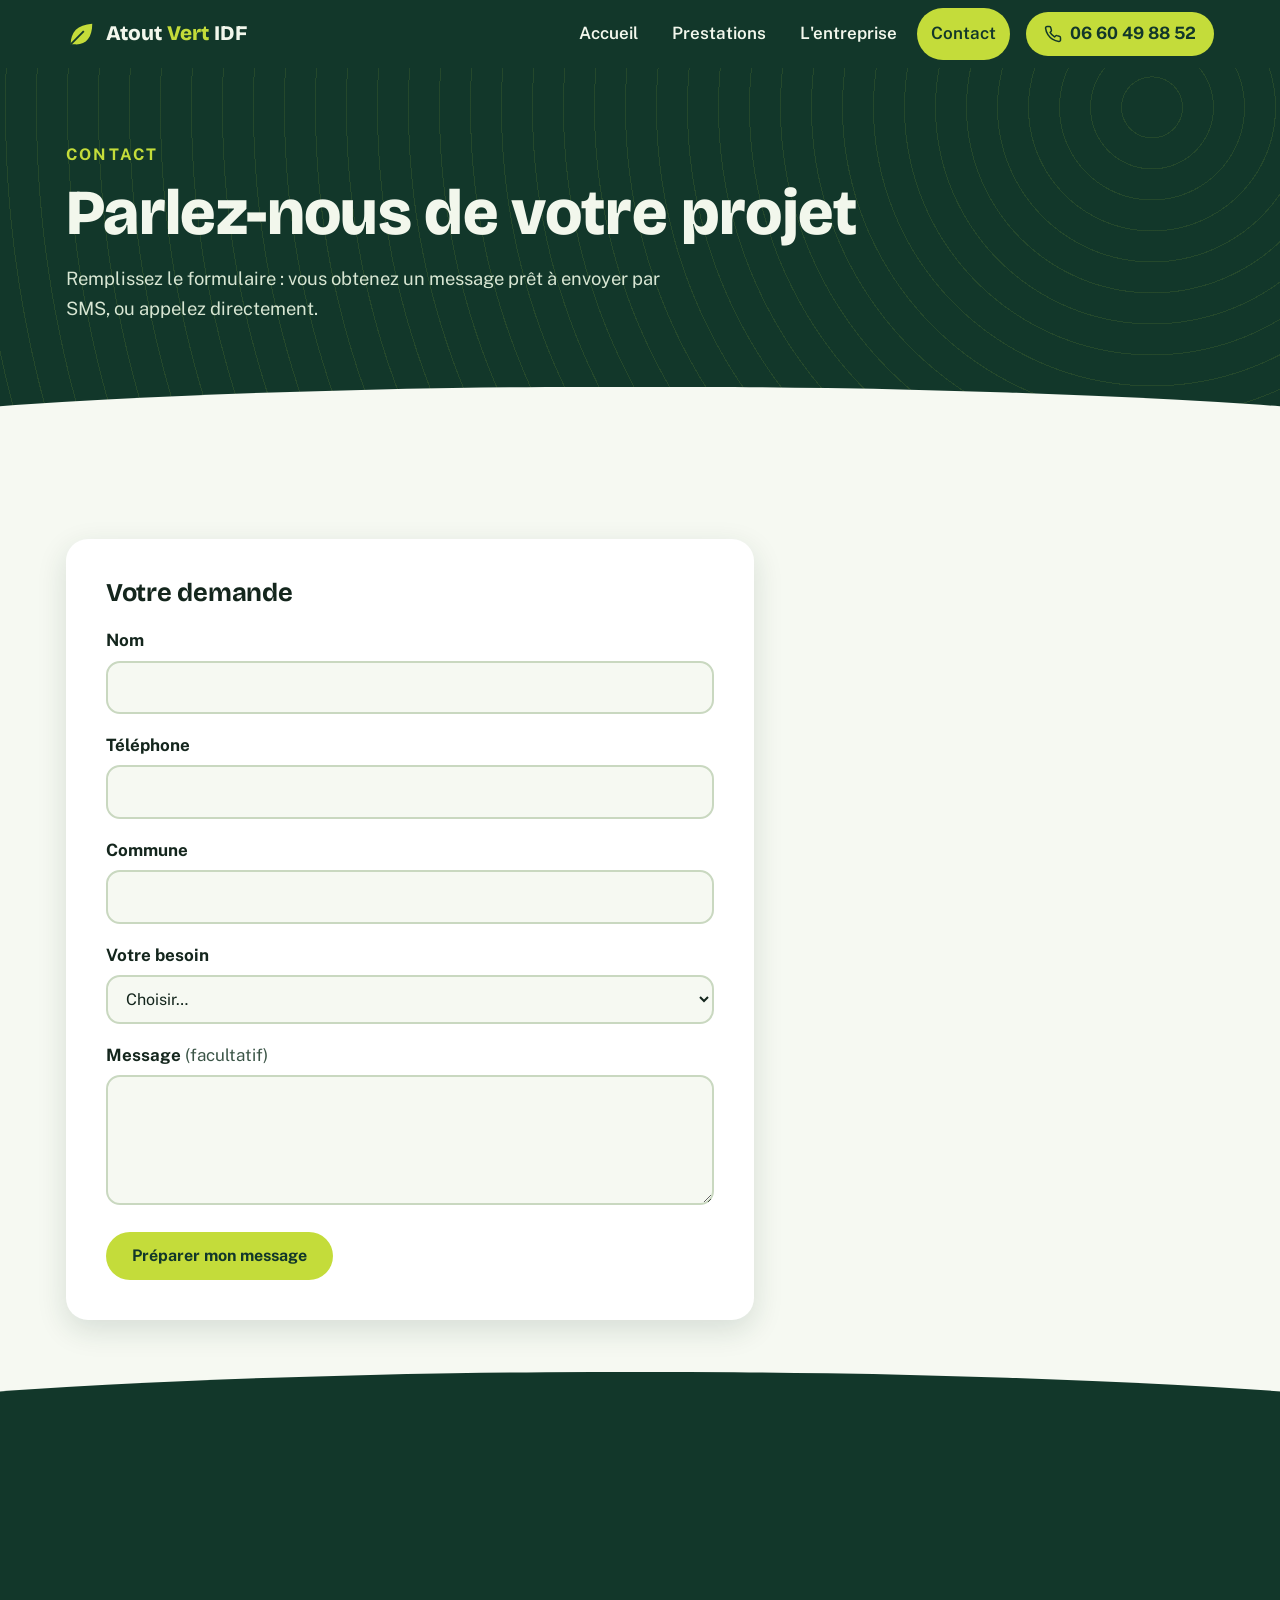
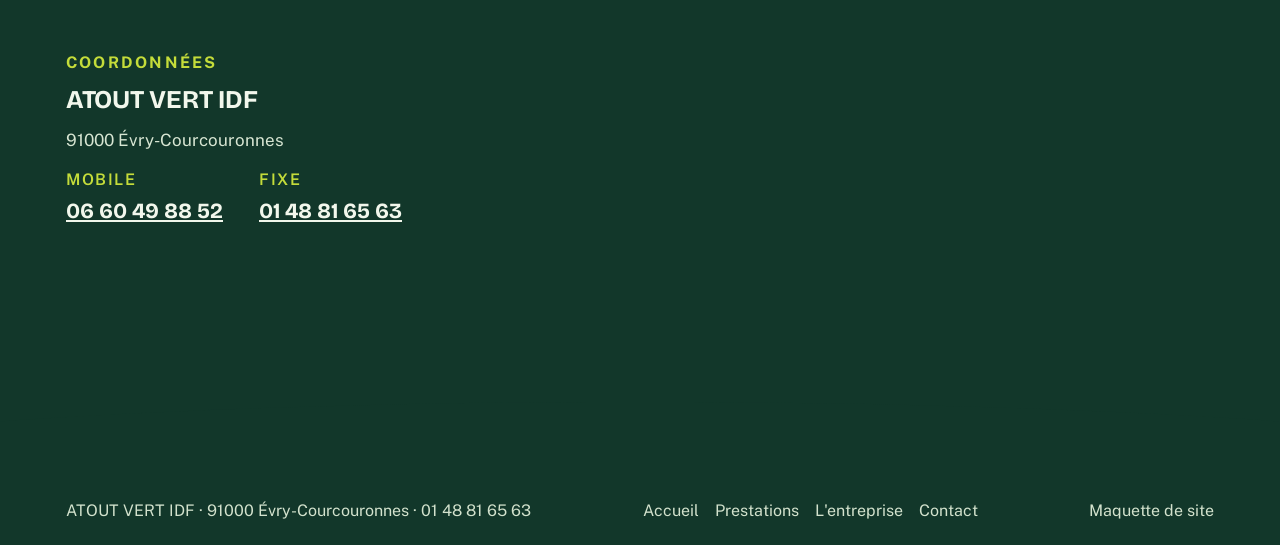
==== contact.html @ 6d88dc57 "Maquette : pages prestations, entreprise, contact Co-Authored-By: Claude Sonnet 5.5 <noreply@anthrop" ====
<!doctype html>
<html lang="fr">
<head>
<meta charset="utf-8">
<meta name="viewport" content="width=device-width,initial-scale=1,viewport-fit=cover">
<meta name="robots" content="noindex, nofollow">
<title>Contact – Atout Vert IDF</title>
<meta name="description" content="Contacter ATOUT VERT IDF à Évry-Courcouronnes : formulaire, téléphone mobile 06 60 49 88 52 et fixe 01 48 81 65 63.">
<link rel="icon" href="data:image/svg+xml,%3Csvg xmlns='http://www.w3.org/2000/svg' viewBox='0 0 32 32'%3E%3Crect width='32' height='32' rx='8' fill='%2312372a'/%3E%3Cpath d='M8 24C8 13 14 8 25 8c0 11-5 17-15 17' fill='%23c4dc3a'/%3E%3Cpath d='M8 24l11-11' stroke='%2312372a' stroke-width='2' fill='none'/%3E%3C/svg%3E">
<link rel="preconnect" href="https://fonts.googleapis.com">
<link rel="preconnect" href="https://fonts.gstatic.com" crossorigin>
<link rel="stylesheet" href="https://fonts.googleapis.com/css2?family=Bricolage+Grotesque:wght@600;700;800&family=Public+Sans:wght@400;600;700&display=swap">
<link rel="stylesheet" href="css/style.css">
</head>
<body>
<a class="skip" href="#contenu">Aller au contenu</a>
<header class="hd">
  <div class="wrap">
    <a class="logo" href="https://webaunet.github.io/atout-vert-idf/" aria-label="Atout Vert IDF, accueil">
      <svg viewBox="0 0 32 32" aria-hidden="true"><path d="M5 27C5 14 12 6 28 5c0 15-7 23-19 22" fill="#c4dc3a"/><path d="M5 27 19 13" stroke="#12372a" stroke-width="2" fill="none"/></svg>
      <span>Atout <b>Vert</b> IDF</span>
    </a>
    <nav class="nav" id="menu" aria-label="Navigation principale">
      <a class="l" href="index.html">Accueil</a>
      <a class="l" href="prestations.html">Prestations</a>
      <a class="l" href="entreprise.html">L'entreprise</a>
      <a class="l" href="contact.html" aria-current="page">Contact</a>
    </nav>
    <a class="call" href="tel:+33660498852"><svg viewBox="0 0 24 24" fill="none" stroke="currentColor" stroke-width="2" stroke-linecap="round" stroke-linejoin="round" aria-hidden="true"><path d="M22 16.9v3a2 2 0 0 1-2.2 2 19.8 19.8 0 0 1-8.6-3.1 19.5 19.5 0 0 1-6-6A19.8 19.8 0 0 1 2.1 4.2 2 2 0 0 1 4.1 2h3a2 2 0 0 1 2 1.7c.1 1 .4 1.9.7 2.8a2 2 0 0 1-.5 2.1L8.1 9.9a16 16 0 0 0 6 6l1.3-1.3a2 2 0 0 1 2.1-.4c.9.3 1.8.6 2.8.7a2 2 0 0 1 1.7 2z"/></svg><span class="t">06 60 49 88 52</span></a>
    <button class="burger" type="button" aria-expanded="false" aria-controls="menu" aria-label="Ouvrir le menu"><span></span></button>
  </div>
</header>

<main id="contenu">
<section class="ph" style="--next:var(--bg)">
  <div class="wrap">
    <p class="eyebrow">Contact</p>
    <h1>Parlez-nous de votre projet</h1>
    <p class="lead">Remplissez le formulaire : vous obtenez un message prêt à envoyer par SMS, ou appelez directement.</p>
  </div>
</section>

<section class="sec" style="background:var(--bg);--next:var(--forest);align-items:flex-start">
  <div class="wrap ct">
    <form class="form" id="cform" novalidate>
      <h2 style="font-size:1.6rem;margin-bottom:20px">Votre demande</h2>
      <div class="fld"><label for="nom">Nom</label><input id="nom" name="nom" type="text" autocomplete="name" required aria-describedby="e-nom"><p class="err" id="e-nom" role="alert"></p></div>
      <div class="fld"><label for="tel">Téléphone</label><input id="tel" name="tel" type="tel" inputmode="tel" autocomplete="tel" required aria-describedby="e-tel"><p class="err" id="e-tel" role="alert"></p></div>
      <div class="fld"><label for="commune">Commune</label><input id="commune" name="commune" type="text" autocomplete="address-level2" required aria-describedby="e-commune"><p class="err" id="e-commune" role="alert"></p></div>
      <div class="fld"><label for="besoin">Votre besoin</label><select id="besoin" name="besoin" required aria-describedby="e-besoin"><option value="">Choisir…</option><option>Création de jardin</option><option>Terrasse ou allée</option><option>Maçonnerie paysagère</option><option>Entretien des espaces verts</option><option>Autre demande</option></select><p class="err" id="e-besoin" role="alert"></p></div>
      <div class="fld"><label for="msg">Message <span class="opt">(facultatif)</span></label><textarea id="msg" name="msg" rows="4"></textarea></div>
      <button class="btn p" type="submit">Préparer mon message</button>
    </form>
    <div>
      <div class="recap" id="recap" hidden tabindex="-1">
        <p class="ok">Message prêt</p>
        <h2 style="font-size:1.4rem">Envoyez-le à ATOUT VERT IDF</h2>
        <pre id="recaptxt"></pre>
        <div class="actions"><a class="btn p" id="sms" href="sms:+33660498852">Envoyer par SMS</a><button class="btn o" type="button" id="copy">Copier</button><a class="btn o" href="tel:+33660498852">Appeler</a></div>
        <p id="copied" role="status" style="margin-top:10px;font-weight:600"></p>
      </div>
    </div>
  </div>
</section>

<section class="sec" style="min-height:70svh;background:var(--forest);color:var(--forest-ink);--next:var(--forest)"><div class="wrap">
      <div class="panel coord" id="coord" style="background:transparent;box-shadow:none;padding:0">
        <p class="eyebrow" style="color:var(--lime)">Coordonnées</p>
        <h2 style="font-size:1.6rem">ATOUT VERT IDF</h2>
        <p>91000 Évry-Courcouronnes</p>
        <div class="tels" style="margin-top:16px"><div><small>Mobile</small><a href="tel:+33660498852">06 60 49 88 52</a></div><div><small>Fixe</small><a href="tel:+33148816563">01 48 81 65 63</a></div></div>
      </div>
</div></section>
</main>

<footer class="ft">
  <div class="wrap">
    <span>ATOUT VERT IDF · 91000 Évry-Courcouronnes · <a href="tel:+33148816563">01 48 81 65 63</a></span>
    <nav aria-label="Pied de page"><a href="index.html">Accueil</a><a href="prestations.html">Prestations</a><a href="entreprise.html">L'entreprise</a><a href="contact.html">Contact</a></nav>
    <span>Maquette de site</span>
  </div>
</footer>
<script src="js/main.js"></script>
</body>
</html>
---- css/style.css ----
/* Concept : plan de jardin. Courbes de niveau en filigrane, feuille comme forme d'image, sections aux bords courbes. */
:root{
  --forest:#12372a; --forest-ink:#f2f7ec; --lime:#c4dc3a; --on-lime:#12372a;
  --bg:#f6f9f2; --bg2:#e4eddd; --ink:#14261d; --muted:#3b5547; --card:#ffffff; --line:#c9d8c0;
  --s1:#2f6b3f; --s2:#2b5f73; --s3:#8a5a2f; --s4:#5a4a8a; --on-s:#ffffff;
  --r:22px; --shadow:0 10px 30px rgba(18,55,42,.14);
  --f-display:"Bricolage Grotesque","Trebuchet MS",sans-serif; --f-body:"Public Sans","Segoe UI",Arial,sans-serif;
  --gut:max(16px,env(safe-area-inset-left,0px)); --gutr:max(16px,env(safe-area-inset-right,0px));
}
@media (prefers-color-scheme:dark){:root:not([data-theme="light"]){
  --bg:#0f1d17; --bg2:#15281f; --ink:#e9f2e3; --muted:#b5c9bb; --card:#1b3226; --line:#2c4a3a;
  --forest:#0b251c; --s1:#2f6b3f; --s2:#2b6a82; --s3:#9a6633; --s4:#6a58a0; --shadow:0 10px 30px rgba(0,0,0,.4); color-scheme:dark}}
:root[data-theme="dark"]{
  --bg:#0f1d17; --bg2:#15281f; --ink:#e9f2e3; --muted:#b5c9bb; --card:#1b3226; --line:#2c4a3a;
  --forest:#0b251c; --s1:#2f6b3f; --s2:#2b6a82; --s3:#9a6633; --s4:#6a58a0; --shadow:0 10px 30px rgba(0,0,0,.4); color-scheme:dark}

*{box-sizing:border-box}
html{scroll-behavior:smooth}
body{margin:0;background:var(--bg);color:var(--ink);font:400 1.0625rem/1.6 var(--f-body);padding-left:0;padding-right:0}
body::before{content:"";position:fixed;inset:0 0 auto;height:env(safe-area-inset-top,0px);background:var(--forest);z-index:60}
img{display:block;max-width:100%;height:auto}
h1,h2,h3{font-family:var(--f-display);line-height:1.1;margin:0;text-wrap:balance;letter-spacing:-.01em}
h1{font-size:clamp(2.2rem,5.4vw,4rem);font-weight:800}
h2{font-size:clamp(1.8rem,3.6vw,2.7rem);font-weight:700}
h3{font-size:1.25rem;font-weight:700}
p{margin:0}
a{color:inherit}
:focus-visible{outline:3px solid var(--lime);outline-offset:3px;border-radius:6px}
.wrap{width:100%;max-width:1180px;margin-inline:auto;padding-left:var(--gut);padding-right:var(--gutr)}
.eyebrow{font:700 1rem/1.2 var(--f-body);text-transform:uppercase;letter-spacing:.14em;color:var(--muted);margin-bottom:14px}
.skip{position:absolute;left:-999px}.skip:focus{left:16px;top:70px;background:var(--lime);color:var(--on-lime);padding:10px 14px;z-index:99;border-radius:8px}

/* Header */
.hd{position:sticky;top:env(safe-area-inset-top,0px);z-index:50;background:var(--forest);color:var(--forest-ink)}
.hd .wrap{display:flex;align-items:center;gap:16px;min-height:68px}
.logo{display:flex;align-items:center;gap:10px;min-height:44px;text-decoration:none;font:800 1.3rem/1 var(--f-display);white-space:nowrap}
.logo svg{width:30px;height:30px;flex:none}
.logo b{color:var(--lime);font-weight:800}
.nav{margin-left:auto;display:flex;align-items:center;gap:6px}
.nav a.l{text-decoration:none;padding:12px 14px;border-radius:999px;font-weight:600;min-height:44px;display:inline-flex;align-items:center}
.nav a.l:hover{background:rgba(255,255,255,.12)}
.nav a.l[aria-current="page"]{background:var(--lime);color:var(--on-lime)}
.call{display:inline-flex;align-items:center;gap:8px;min-height:44px;padding:0 18px;border-radius:999px;background:var(--lime);color:var(--on-lime);font-weight:700;text-decoration:none;white-space:nowrap}
.call:hover{filter:brightness(1.07)}
.call svg{width:18px;height:18px}
.burger{display:none;margin-left:auto;width:44px;height:44px;border:0;border-radius:12px;background:rgba(255,255,255,.12);color:inherit;cursor:pointer;padding:0}
.burger span,.burger span::before,.burger span::after{display:block;width:22px;height:2px;background:currentColor;margin:auto;position:relative;transition:.2s}
.burger span::before,.burger span::after{content:"";position:absolute;left:0}
.burger span::before{top:-7px}.burger span::after{top:7px}
.burger[aria-expanded="true"] span{background:transparent}
.burger[aria-expanded="true"] span::before{top:0;transform:rotate(45deg)}
.burger[aria-expanded="true"] span::after{top:0;transform:rotate(-45deg)}
@media (max-width:980px){
  .burger{display:block}
  .hd .call{margin-left:auto}.burger{margin-left:0}
  .nav{position:absolute;left:0;right:0;top:100%;background:var(--forest);flex-direction:column;align-items:stretch;padding:8px var(--gutr) 18px var(--gut);margin:0;display:none;border-top:1px solid rgba(255,255,255,.14)}
  .nav.open{display:flex}
  .nav a.l{padding:14px 12px;border-radius:12px}
}
@media (max-width:420px){.logo{font-size:1.1rem}.logo svg{width:26px;height:26px}.call{padding:0 12px}.call .t{display:none}.call{width:44px;justify-content:center;padding:0}}

/* Sections */
.sec{position:relative;display:flex;align-items:center;min-height:100svh;padding-block:clamp(28px,6vw,96px) clamp(64px,10vw,140px)}
.sec>.wrap{position:relative;z-index:1}
.sec::after{content:"";position:absolute;left:0;right:0;bottom:-1px;height:clamp(36px,6vw,80px);background:var(--next);clip-path:ellipse(75% 100% at 50% 100%)}
.hero{--next:var(--bg2);background:var(--forest);color:var(--forest-ink);
  background-image:repeating-radial-gradient(circle at 88% 18%,transparent 0 30px,rgba(196,220,58,.10) 30px 31px),repeating-radial-gradient(circle at 6% 92%,transparent 0 26px,rgba(196,220,58,.07) 26px 27px)}
.hero .grid{display:grid;grid-template-columns:1.05fr .95fr;gap:clamp(24px,5vw,64px);align-items:center}
.hero p.lead{font-size:1.2rem;margin:20px 0 28px;max-width:34em;color:#d8e6d3}
.hero .eyebrow{color:var(--lime)}
.actions{display:flex;flex-wrap:wrap;gap:12px}
.btn{display:inline-flex;align-items:center;justify-content:center;gap:8px;min-height:48px;padding:0 24px;border-radius:999px;font-weight:700;text-decoration:none;border:2px solid transparent;font-size:1rem;cursor:pointer;font-family:inherit}
.btn.p{background:var(--lime);color:var(--on-lime)}.btn.p:hover{filter:brightness(1.07)}
.btn.o{border-color:currentColor;color:inherit;background:transparent}.btn.o:hover{background:rgba(255,255,255,.12)}
.facts{display:flex;flex-wrap:wrap;gap:10px;margin-top:30px;padding:0;list-style:none}
.facts li{padding:8px 14px;border:1px solid rgba(196,220,58,.5);border-radius:999px;font-size:1rem;font-weight:600}
.leaf{border-radius:42% 0 42% 0;overflow:hidden;box-shadow:0 20px 50px rgba(0,0,0,.35);aspect-ratio:5/4;border:6px solid var(--lime)}
.leaf img{width:100%;height:100%;object-fit:cover;object-position:38% 50%}
@media (max-width:820px){.hero .grid{grid-template-columns:1fr}.leaf{order:-1;aspect-ratio:16/9;max-height:26svh;width:100%}.hero p.lead{margin:14px 0 20px}.facts{margin-top:20px}}

.svc{--next:var(--bg);background:var(--bg2)}
.head{max-width:40em;margin-bottom:clamp(24px,4vw,44px)}
.head p{color:var(--muted);margin-top:12px}
.cards{display:grid;grid-template-columns:repeat(4,1fr);gap:clamp(12px,2vw,22px)}
.card{background:var(--card);border-radius:var(--r);overflow:hidden;box-shadow:var(--shadow);display:flex;flex-direction:column;min-width:0}
.card img{width:100%;aspect-ratio:4/3;object-fit:cover}
.card div{padding:16px 18px 20px}
.card h3{margin-bottom:8px}.card p{color:var(--muted);font-size:1rem;line-height:1.5}
@media (max-width:760px){.cards{grid-template-columns:repeat(2,1fr)}}
@media (max-width:520px){.card img{aspect-ratio:3/2}.card div{padding:12px 12px 14px}.card h3{font-size:1.05rem}.card p{font-size:1rem}}

.about{--next:var(--s1);background:var(--bg)}
.about .grid{display:grid;grid-template-columns:1fr 1fr;gap:0;align-items:center}
.about .pic{border-radius:var(--r) 0 0 var(--r);overflow:hidden;aspect-ratio:4/4.2;box-shadow:var(--shadow)}
.about .pic img{width:100%;height:100%;object-fit:cover;object-position:60% 50%}
.about .box{background:var(--card);border-radius:0 var(--r) var(--r) 0;padding:clamp(24px,4vw,48px);box-shadow:var(--shadow);border-left:6px solid var(--lime)}
.about .box p{color:var(--muted);margin-top:14px}
.about dl{display:grid;grid-template-columns:auto 1fr;gap:8px 18px;margin:22px 0 0}
.about dt{font-weight:700}.about dd{margin:0;color:var(--muted)}
@media (max-width:820px){.about .grid{grid-template-columns:1fr}.about .pic{border-radius:var(--r) var(--r) 0 0;aspect-ratio:16/9}.about .box{border-radius:0 0 var(--r) var(--r);border-left:0;border-top:6px solid var(--lime)}}

.steps{--next:var(--forest);background:var(--s1);color:var(--on-s);background-image:repeating-radial-gradient(circle at 92% 8%,transparent 0 30px,rgba(255,255,255,.07) 30px 31px)}
.steps .eyebrow{color:#dcefd2}.steps .head p{color:#e4f0de}
.st{display:grid;grid-template-columns:repeat(4,1fr);gap:clamp(12px,2vw,20px);list-style:none;padding:0;margin:0;counter-reset:n}
.st li{border-radius:var(--r);padding:22px 20px 24px;color:var(--on-s);box-shadow:0 10px 24px rgba(0,0,0,.22);min-width:0}
.st li:nth-child(1){background:#1f4f2c}.st li:nth-child(2){background:var(--s2)}.st li:nth-child(3){background:var(--s3)}.st li:nth-child(4){background:var(--s4)}
.st svg{width:44px;height:44px;margin-bottom:14px;stroke:#fff;fill:none;stroke-width:1.8;stroke-linecap:round;stroke-linejoin:round}
.st h3{margin-bottom:8px}.st p{font-size:1rem;line-height:1.5}
.st .n{font:800 1rem var(--f-display);letter-spacing:.1em;opacity:.85;display:block;margin-bottom:10px}
@media (max-width:760px){.st{grid-template-columns:repeat(2,1fr)}}
@media (max-width:520px){.st li{padding:16px 14px}.st svg{width:34px;height:34px;margin-bottom:8px}}

.cta{--next:var(--forest);background:var(--forest);color:var(--forest-ink);min-height:70svh;
  background-image:repeating-radial-gradient(circle at 12% 30%,transparent 0 30px,rgba(196,220,58,.09) 30px 31px)}
.cta::after{display:none}
.cta{padding-block:clamp(56px,8vw,96px)}
.cta .box{max-width:46em}
.cta p.lead{margin:16px 0 26px;color:#d8e6d3;font-size:1.15rem}
.tels a{display:inline-flex;align-items:center;min-height:44px;padding-right:6px}
.tels{display:flex;flex-wrap:wrap;gap:14px 30px;margin:0 0 26px;font:700 1.35rem/1.3 var(--f-display)}
.tels small{display:block;font:600 1rem var(--f-body);color:var(--lime);text-transform:uppercase;letter-spacing:.1em}

/* Footer */
.ft{background:var(--forest);color:#d3e2cd;border-top:1px solid rgba(196,220,58,.25);padding-block:10px 12px}
.ft .wrap{display:flex;flex-wrap:wrap;gap:0 28px;align-items:center;justify-content:space-between;font-size:1rem}
.ft nav{display:flex;flex-wrap:wrap;gap:4px 16px}
.ft a{text-decoration:none;display:inline-flex;align-items:center;min-height:44px}.ft a:hover{color:var(--lime)}
@media (prefers-reduced-motion:reduce){*{transition:none!important;scroll-behavior:auto!important}}

/* Pages intérieures */
.ph{position:relative;background:var(--forest);color:var(--forest-ink);padding-block:clamp(36px,6vw,80px) clamp(64px,9vw,120px);background-image:repeating-radial-gradient(circle at 90% 10%,transparent 0 30px,rgba(196,220,58,.10) 30px 31px)}
.ph::after{content:"";position:absolute;left:0;right:0;bottom:-1px;height:clamp(36px,6vw,80px);background:var(--next);clip-path:ellipse(75% 100% at 50% 100%)}
.ph .grid{display:grid;grid-template-columns:1fr 1fr;gap:clamp(24px,5vw,60px);align-items:center}
.ph .eyebrow{color:var(--lime)}.ph p.lead{margin:16px 0 24px;color:#d8e6d3;font-size:1.15rem;max-width:34em}
.mos{display:grid;grid-template-columns:1.2fr 1fr;grid-template-rows:1fr 1fr;gap:12px;aspect-ratio:4/3.2}
.mos img{width:100%;height:100%;object-fit:cover;border-radius:var(--r);border:4px solid var(--lime)}
.mos img:first-child{grid-row:1/3;border-radius:42% 0 42% 0}
.fan{display:flex;justify-content:center}
@media (max-width:820px){.ph .grid{grid-template-columns:1fr}.mos{aspect-ratio:16/9;max-height:30svh}}
.pnext-bg{--next:var(--bg)}
.pair{display:grid;grid-template-columns:1fr 1fr;gap:clamp(20px,4vw,56px);align-items:center}
.pair.rev .imgs{order:2}
.imgs{display:grid;gap:12px}.imgs.two{grid-template-columns:1fr 1fr}
.imgs img{width:100%;aspect-ratio:4/3;object-fit:cover;border-radius:var(--r);box-shadow:var(--shadow)}
.imgs.two img:nth-child(2){margin-top:28px}
.txt p{color:var(--muted);margin-top:14px;max-width:34em}
.txt ul{margin:18px 0 0;padding:0;list-style:none;display:grid;gap:10px}
.txt li{padding-left:30px;position:relative}
.txt li::before{content:"";position:absolute;left:0;top:.45em;width:16px;height:16px;background:var(--lime);border-radius:0 70% 0 70%}
@media (max-width:820px){.pair{grid-template-columns:1fr}.pair.rev .imgs{order:0}}
.bandA{--next:var(--s3);background:var(--bg)}
.bandB{--next:var(--bg);background:var(--s3);color:#fff}
.bandB .eyebrow{color:#f3dfc6}.bandB .txt p{color:#f6e9d9}
.duo{display:grid;grid-template-columns:1fr 1fr;gap:clamp(14px,3vw,32px)}
.duo article{background:rgba(255,255,255,.12);border-radius:var(--r);overflow:hidden;min-width:0}
.duo img{width:100%;aspect-ratio:16/10;object-fit:cover}
.duo div{padding:18px 20px 22px}.duo p{margin-top:8px;color:#fbefe0}
@media (max-width:620px){.duo{grid-template-columns:1fr 1fr;gap:10px}.duo div{padding:12px 12px 16px}.duo article:first-child{}}
.strip{background:var(--forest);color:var(--forest-ink);padding-block:clamp(36px,5vw,56px)}
.strip .wrap{display:flex;flex-wrap:wrap;gap:20px 36px;align-items:center;justify-content:space-between}
.strip h2{font-size:clamp(1.5rem,3vw,2.1rem)}
.strip p{color:#d3e2cd;margin-top:6px}
.kp{display:grid;grid-template-columns:repeat(4,1fr);gap:clamp(12px,2vw,20px);list-style:none;margin:0;padding:0}
.kp li{background:var(--card);border-radius:var(--r);padding:22px 20px;box-shadow:var(--shadow);border-top:6px solid var(--lime);min-width:0}
.kp b{display:block;font:800 clamp(1.5rem,2.6vw,2rem)/1.1 var(--f-display);margin-bottom:8px}
.kp span{color:var(--muted);font-size:1rem}
@media (max-width:820px){.kp{grid-template-columns:repeat(2,1fr)}}
.panel{background:var(--forest);color:var(--forest-ink);border-radius:var(--r);padding:clamp(24px,4vw,44px);box-shadow:var(--shadow)}
.panel p{color:#d8e6d3;margin-top:12px}
.zone{--next:var(--forest);background:var(--bg2)}

/* Contact */
.ct{display:grid;grid-template-columns:1.25fr .75fr;gap:clamp(20px,4vw,48px);align-items:start}
@media (max-width:900px){.ct{grid-template-columns:1fr}}
.form{background:var(--card);border-radius:var(--r);padding:clamp(20px,4vw,40px);box-shadow:var(--shadow)}
.fld{margin-bottom:18px}
.fld label{display:block;font-weight:700;margin-bottom:6px}
.fld .opt{font-weight:400;color:var(--muted)}
.fld input,.fld select,.fld textarea{width:100%;min-height:48px;padding:12px 14px;font:inherit;font-size:1rem;color:var(--ink);background:var(--bg);border:2px solid var(--line);border-radius:14px}
.fld textarea{min-height:120px;resize:vertical}
.fld input:focus,.fld select:focus,.fld textarea:focus{outline:3px solid var(--lime);outline-offset:1px;border-color:var(--forest)}
.fld[data-bad] input,.fld[data-bad] select{border-color:#c0392b}
.err{color:#b3261e;font-weight:600;margin-top:6px;min-height:0}
:root[data-theme="dark"] .err{color:#ff9d93}
@media (prefers-color-scheme:dark){:root:not([data-theme="light"]) .err{color:#ff9d93}}
.form .btn{width:100%}
@media (min-width:640px){.form .btn{width:auto}}
.recap{background:var(--card);border-radius:var(--r);padding:clamp(20px,4vw,36px);box-shadow:var(--shadow);border-left:6px solid var(--lime)}
.recap pre{white-space:pre-wrap;word-break:break-word;font:inherit;background:var(--bg2);border-radius:14px;padding:16px;margin:14px 0 18px;color:var(--ink)}
.recap .actions .btn{flex:1 1 150px}
.recap .btn.o{color:var(--ink);border-color:var(--forest)}
.recap .btn.o:hover{background:var(--bg2)}
.coord .tels{margin-bottom:0}
.ok{font-weight:700;color:var(--s1);margin:0 0 4px}
:root[data-theme="dark"] .ok{color:var(--lime)}
@media (prefers-color-scheme:dark){:root:not([data-theme="light"]) .ok{color:var(--lime)}}
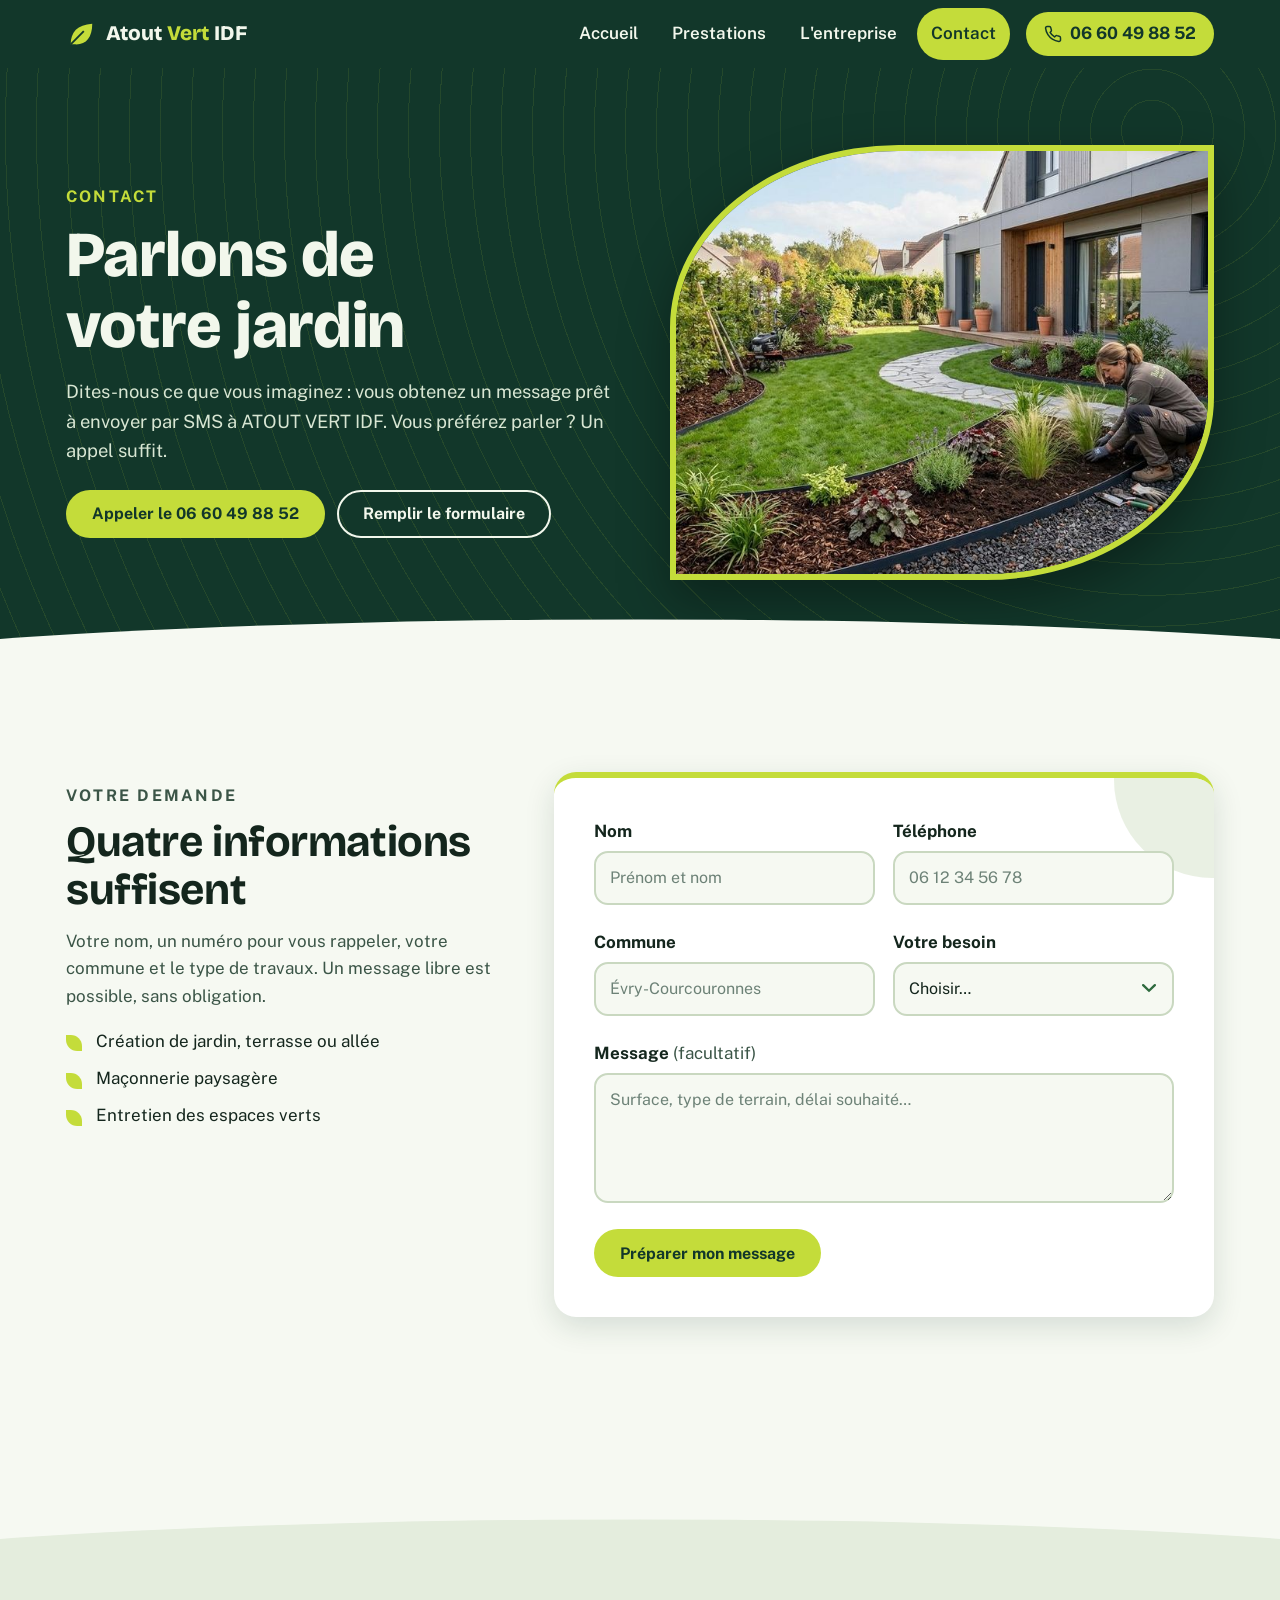
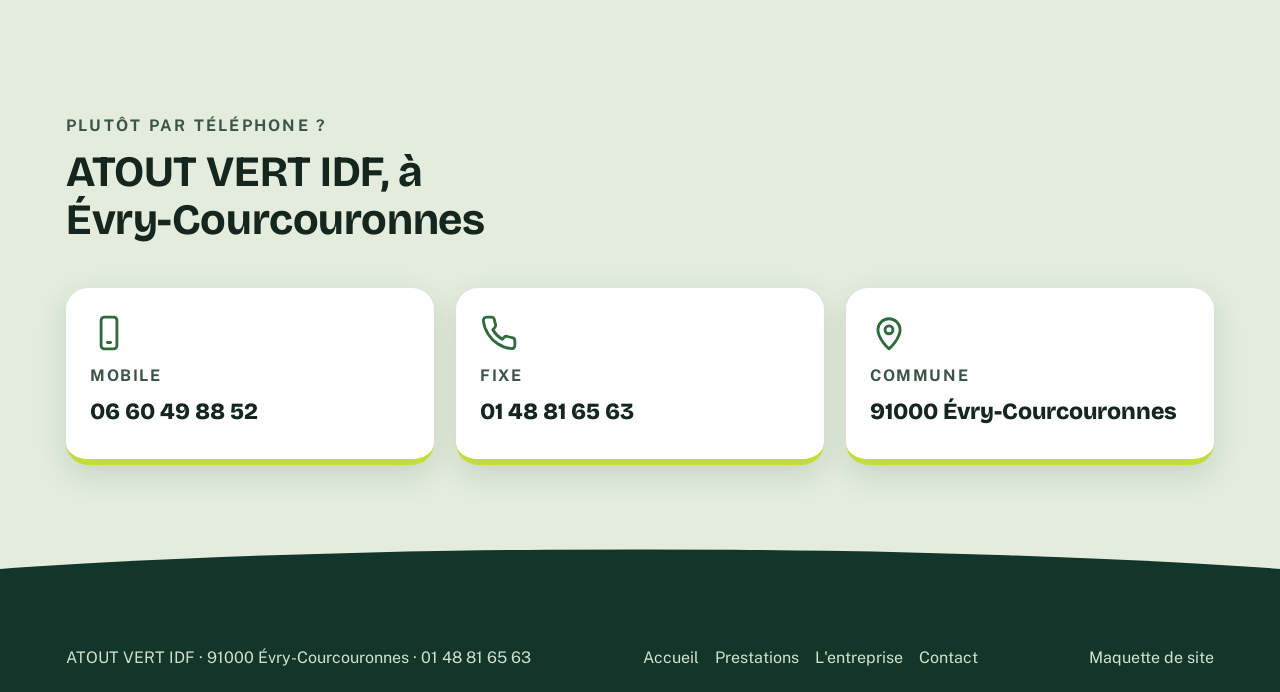
==== commit 74b1bdcf: "Contact : refonte visuelle Co-Authored-By: Claude Sonnet 5.5 <noreply@anthropic.com>" ====
--- a/contact.html
+++ b/contact.html
@@ -33,25 +33,38 @@
 
 <main id="contenu">
 <section class="ph" style="--next:var(--bg)">
-  <div class="wrap">
-    <p class="eyebrow">Contact</p>
-    <h1>Parlez-nous de votre projet</h1>
-    <p class="lead">Remplissez le formulaire : vous obtenez un message prêt à envoyer par SMS, ou appelez directement.</p>
+  <div class="wrap grid">
+    <div>
+      <p class="eyebrow">Contact</p>
+      <h1>Parlons de votre jardin</h1>
+      <p class="lead">Dites-nous ce que vous imaginez : vous obtenez un message prêt à envoyer par SMS à ATOUT VERT IDF. Vous préférez parler ? Un appel suffit.</p>
+      <div class="actions"><a class="btn p" href="tel:+33660498852">Appeler le 06 60 49 88 52</a><a class="btn o" href="#formulaire">Remplir le formulaire</a></div>
+    </div>
+    <div class="leaf"><img src="images/creation.jpg" width="1000" height="545" alt="Jardin aménagé avec pelouse, massifs et allée"></div>
   </div>
 </section>
 
-<section class="sec" style="background:var(--bg);--next:var(--forest);align-items:flex-start">
+<section class="sec cform" id="formulaire" style="background:var(--bg);--next:var(--bg2);align-items:flex-start">
   <div class="wrap ct">
-    <form class="form" id="cform" novalidate>
-      <h2 style="font-size:1.6rem;margin-bottom:20px">Votre demande</h2>
-      <div class="fld"><label for="nom">Nom</label><input id="nom" name="nom" type="text" autocomplete="name" required aria-describedby="e-nom"><p class="err" id="e-nom" role="alert"></p></div>
-      <div class="fld"><label for="tel">Téléphone</label><input id="tel" name="tel" type="tel" inputmode="tel" autocomplete="tel" required aria-describedby="e-tel"><p class="err" id="e-tel" role="alert"></p></div>
-      <div class="fld"><label for="commune">Commune</label><input id="commune" name="commune" type="text" autocomplete="address-level2" required aria-describedby="e-commune"><p class="err" id="e-commune" role="alert"></p></div>
-      <div class="fld"><label for="besoin">Votre besoin</label><select id="besoin" name="besoin" required aria-describedby="e-besoin"><option value="">Choisir…</option><option>Création de jardin</option><option>Terrasse ou allée</option><option>Maçonnerie paysagère</option><option>Entretien des espaces verts</option><option>Autre demande</option></select><p class="err" id="e-besoin" role="alert"></p></div>
-      <div class="fld"><label for="msg">Message <span class="opt">(facultatif)</span></label><textarea id="msg" name="msg" rows="4"></textarea></div>
-      <button class="btn p" type="submit">Préparer mon message</button>
-    </form>
+    <div class="side txt">
+      <p class="eyebrow">Votre demande</p>
+      <h2>Quatre informations suffisent</h2>
+      <p>Votre nom, un numéro pour vous rappeler, votre commune et le type de travaux. Un message libre est possible, sans obligation.</p>
+      <ul><li>Création de jardin, terrasse ou allée</li><li>Maçonnerie paysagère</li><li>Entretien des espaces verts</li></ul>
+    </div>
     <div>
+      <form class="form" id="cform" novalidate>
+        <div class="row">
+          <div class="fld"><label for="nom">Nom</label><input id="nom" name="nom" type="text" autocomplete="name" placeholder="Prénom et nom" required aria-describedby="e-nom"><p class="err" id="e-nom" role="alert"></p></div>
+          <div class="fld"><label for="tel">Téléphone</label><input id="tel" name="tel" type="tel" inputmode="tel" autocomplete="tel" placeholder="06 12 34 56 78" required aria-describedby="e-tel"><p class="err" id="e-tel" role="alert"></p></div>
+        </div>
+        <div class="row">
+          <div class="fld"><label for="commune">Commune</label><input id="commune" name="commune" type="text" autocomplete="address-level2" placeholder="Évry-Courcouronnes" required aria-describedby="e-commune"><p class="err" id="e-commune" role="alert"></p></div>
+          <div class="fld"><label for="besoin">Votre besoin</label><select id="besoin" name="besoin" required aria-describedby="e-besoin"><option value="">Choisir…</option><option>Création de jardin</option><option>Terrasse ou allée</option><option>Maçonnerie paysagère</option><option>Entretien des espaces verts</option><option>Autre demande</option></select><p class="err" id="e-besoin" role="alert"></p></div>
+        </div>
+        <div class="fld"><label for="msg">Message <span class="opt">(facultatif)</span></label><textarea id="msg" name="msg" rows="4" placeholder="Surface, type de terrain, délai souhaité…"></textarea></div>
+        <button class="btn p" type="submit">Préparer mon message</button>
+      </form>
       <div class="recap" id="recap" hidden tabindex="-1">
         <p class="ok">Message prêt</p>
         <h2 style="font-size:1.4rem">Envoyez-le à ATOUT VERT IDF</h2>
@@ -63,14 +76,16 @@
   </div>
 </section>
 
-<section class="sec" style="min-height:70svh;background:var(--forest);color:var(--forest-ink);--next:var(--forest)"><div class="wrap">
-      <div class="panel coord" id="coord" style="background:transparent;box-shadow:none;padding:0">
-        <p class="eyebrow" style="color:var(--lime)">Coordonnées</p>
-        <h2 style="font-size:1.6rem">ATOUT VERT IDF</h2>
-        <p>91000 Évry-Courcouronnes</p>
-        <div class="tels" style="margin-top:16px"><div><small>Mobile</small><a href="tel:+33660498852">06 60 49 88 52</a></div><div><small>Fixe</small><a href="tel:+33148816563">01 48 81 65 63</a></div></div>
-      </div>
-</div></section>
+<section class="sec coord" id="coord" style="background:var(--bg2);--next:var(--forest);min-height:70svh">
+  <div class="wrap">
+    <div class="head"><p class="eyebrow">Plutôt par téléphone ?</p><h2>ATOUT VERT IDF, à Évry-Courcouronnes</h2></div>
+    <ul class="tiles">
+      <li><svg viewBox="0 0 24 24" aria-hidden="true"><rect x="7" y="2" width="10" height="20" rx="2"/><path d="M11 18h2"/></svg><small>Mobile</small><a href="tel:+33660498852">06 60 49 88 52</a></li>
+      <li><svg viewBox="0 0 24 24" aria-hidden="true"><path d="M22 16.9v3a2 2 0 0 1-2.2 2 19.8 19.8 0 0 1-8.6-3.1 19.5 19.5 0 0 1-6-6A19.8 19.8 0 0 1 2.1 4.2 2 2 0 0 1 4.1 2h3a2 2 0 0 1 2 1.7c.1 1 .4 1.9.7 2.8a2 2 0 0 1-.5 2.1L8.1 9.9a16 16 0 0 0 6 6l1.3-1.3a2 2 0 0 1 2.1-.4c.9.3 1.8.6 2.8.7a2 2 0 0 1 1.7 2z"/></svg><small>Fixe</small><a href="tel:+33148816563">01 48 81 65 63</a></li>
+      <li><svg viewBox="0 0 24 24" aria-hidden="true"><path d="M12 22s7-6.2 7-12a7 7 0 0 0-14 0c0 5.8 7 12 7 12z"/><circle cx="12" cy="10" r="2.5"/></svg><small>Commune</small><span class="v">91000 Évry-Courcouronnes</span></li>
+    </ul>
+  </div>
+</section>
 </main>
 
 <footer class="ft">
--- a/css/style.css
+++ b/css/style.css
@@ -194,3 +194,29 @@
 .ok{font-weight:700;color:var(--s1);margin:0 0 4px}
 :root[data-theme="dark"] .ok{color:var(--lime)}
 @media (prefers-color-scheme:dark){:root:not([data-theme="light"]) .ok{color:var(--lime)}}
+
+/* Contact (refonte) */
+.cform .ct{grid-template-columns:.8fr 1.2fr;align-items:start}
+.cform .side{position:sticky;top:96px}
+@media (max-width:900px){.cform .ct{grid-template-columns:1fr}.cform .side{position:static}}
+.form{position:relative;border-top:6px solid var(--lime);overflow:hidden}
+.form::after{content:"";position:absolute;right:-40px;top:-40px;width:140px;height:140px;border-radius:0 70% 0 70%;background:var(--bg2);opacity:.8;z-index:0}
+.form>*{position:relative;z-index:1}
+.row{display:grid;grid-template-columns:1fr 1fr;gap:0 18px}
+@media (max-width:640px){.row{grid-template-columns:1fr}}
+.fld input::placeholder,.fld textarea::placeholder{color:#6d8277;opacity:1}
+@media (prefers-color-scheme:dark){:root:not([data-theme="light"]) .fld input::placeholder,:root:not([data-theme="light"]) .fld textarea::placeholder{color:#8fa89b}}
+:root[data-theme="dark"] .fld input::placeholder,:root[data-theme="dark"] .fld textarea::placeholder{color:#8fa89b}
+.fld select{appearance:none;background-image:url("data:image/svg+xml,%3Csvg xmlns='http://www.w3.org/2000/svg' viewBox='0 0 12 8'%3E%3Cpath d='M1 1l5 5 5-5' fill='none' stroke='%232f6b3f' stroke-width='2' stroke-linecap='round'/%3E%3C/svg%3E");background-repeat:no-repeat;background-position:right 16px center;background-size:14px;padding-right:44px}
+.fld input:hover,.fld select:hover,.fld textarea:hover{border-color:var(--s1)}
+.tiles{display:grid;grid-template-columns:repeat(3,1fr);gap:clamp(12px,2vw,22px);list-style:none;margin:0;padding:0}
+.tiles li{background:var(--card);border-radius:var(--r);padding:26px 24px;box-shadow:var(--shadow);display:flex;flex-direction:column;gap:4px;min-width:0;border-bottom:6px solid var(--lime)}
+.tiles svg{width:38px;height:38px;stroke:var(--s1);fill:none;stroke-width:1.8;stroke-linecap:round;stroke-linejoin:round;margin-bottom:10px}
+:root[data-theme="dark"] .tiles svg{stroke:var(--lime)}
+@media (prefers-color-scheme:dark){:root:not([data-theme="light"]) .tiles svg{stroke:var(--lime)}}
+.tiles small{font:700 1rem var(--f-body);text-transform:uppercase;letter-spacing:.1em;color:var(--muted)}
+.tiles a,.tiles .v{font:800 1.45rem/1.25 var(--f-display);text-decoration:none;display:inline-flex;align-items:center;min-height:44px}
+.tiles a:hover{color:var(--s1);text-decoration:underline}
+@media (max-width:820px){.tiles{grid-template-columns:1fr}.tiles li{padding:18px 20px}}
+.recap{margin-top:20px}
+@media (max-width:640px){.cform .side ul{display:none}.cform .sec,.cform{padding-block-start:28px}.fld{margin-bottom:12px}.form{padding:18px 16px}.fld input,.fld select{min-height:48px}.fld textarea{min-height:88px}}
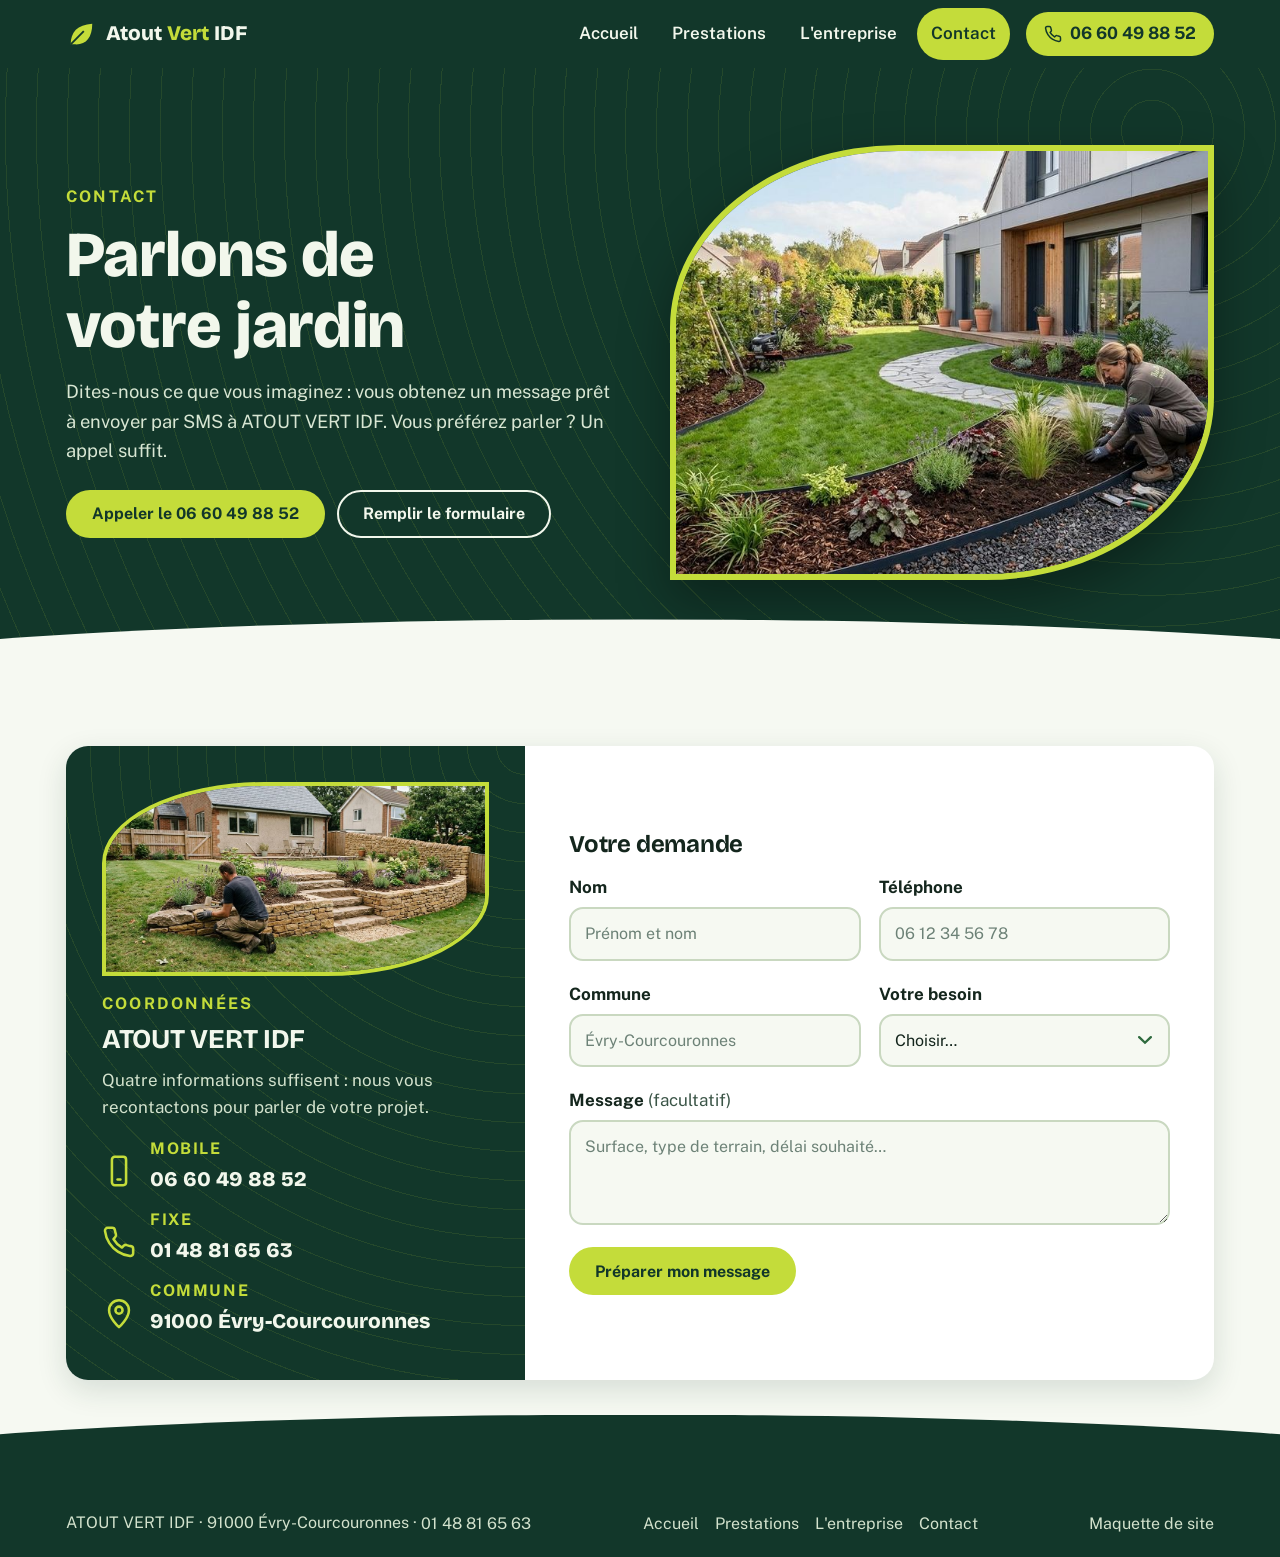
==== commit 00c0baad: "Contact : carte unique, formulaire compact Co-Authored-By: Claude Sonnet 5.5 <noreply@anthropic.com>" ====
--- a/contact.html
+++ b/contact.html
@@ -44,46 +44,44 @@
   </div>
 </section>
 
-<section class="sec cform" id="formulaire" style="background:var(--bg);--next:var(--bg2);align-items:flex-start">
-  <div class="wrap ct">
-    <div class="side txt">
-      <p class="eyebrow">Votre demande</p>
-      <h2>Quatre informations suffisent</h2>
-      <p>Votre nom, un numéro pour vous rappeler, votre commune et le type de travaux. Un message libre est possible, sans obligation.</p>
-      <ul><li>Création de jardin, terrasse ou allée</li><li>Maçonnerie paysagère</li><li>Entretien des espaces verts</li></ul>
-    </div>
-    <div>
-      <form class="form" id="cform" novalidate>
-        <div class="row">
-          <div class="fld"><label for="nom">Nom</label><input id="nom" name="nom" type="text" autocomplete="name" placeholder="Prénom et nom" required aria-describedby="e-nom"><p class="err" id="e-nom" role="alert"></p></div>
-          <div class="fld"><label for="tel">Téléphone</label><input id="tel" name="tel" type="tel" inputmode="tel" autocomplete="tel" placeholder="06 12 34 56 78" required aria-describedby="e-tel"><p class="err" id="e-tel" role="alert"></p></div>
+<section class="sec cform" id="formulaire" style="min-height:0;background:var(--bg);--next:var(--forest);align-items:flex-start">
+  <div class="wrap">
+    <div class="cardx">
+      <aside class="aside">
+        <div class="aimg"><img src="images/maconnerie.jpg" width="1000" height="545" loading="lazy" alt="Pose d'un muret en pierre dans un jardin"></div>
+        <p class="eyebrow">Coordonnées</p>
+        <h2>ATOUT VERT IDF</h2>
+        <p class="aintro">Quatre informations suffisent : nous vous recontactons pour parler de votre projet.</p>
+        <ul class="lines">
+          <li><svg viewBox="0 0 24 24" aria-hidden="true"><rect x="7" y="2" width="10" height="20" rx="2"/><path d="M11 18h2"/></svg><div><small>Mobile</small><a href="tel:+33660498852">06 60 49 88 52</a></div></li>
+          <li><svg viewBox="0 0 24 24" aria-hidden="true"><path d="M22 16.9v3a2 2 0 0 1-2.2 2 19.8 19.8 0 0 1-8.6-3.1 19.5 19.5 0 0 1-6-6A19.8 19.8 0 0 1 2.1 4.2 2 2 0 0 1 4.1 2h3a2 2 0 0 1 2 1.7c.1 1 .4 1.9.7 2.8a2 2 0 0 1-.5 2.1L8.1 9.9a16 16 0 0 0 6 6l1.3-1.3a2 2 0 0 1 2.1-.4c.9.3 1.8.6 2.8.7a2 2 0 0 1 1.7 2z"/></svg><div><small>Fixe</small><a href="tel:+33148816563">01 48 81 65 63</a></div></li>
+          <li class="loc"><svg viewBox="0 0 24 24" aria-hidden="true"><path d="M12 22s7-6.2 7-12a7 7 0 0 0-14 0c0 5.8 7 12 7 12z"/><circle cx="12" cy="10" r="2.5"/></svg><div><small>Commune</small><span>91000 Évry-Courcouronnes</span></div></li>
+        </ul>
+      </aside>
+      <div class="main">
+        <form class="form" id="cform" novalidate>
+          <h2>Votre demande</h2>
+          <div class="row">
+            <div class="fld"><label for="nom">Nom</label><input id="nom" name="nom" type="text" autocomplete="name" placeholder="Prénom et nom" required aria-describedby="e-nom"><p class="err" id="e-nom" role="alert"></p></div>
+            <div class="fld"><label for="tel">Téléphone</label><input id="tel" name="tel" type="tel" inputmode="tel" autocomplete="tel" placeholder="06 12 34 56 78" required aria-describedby="e-tel"><p class="err" id="e-tel" role="alert"></p></div>
+          </div>
+          <div class="row">
+            <div class="fld"><label for="commune">Commune</label><input id="commune" name="commune" type="text" autocomplete="address-level2" placeholder="Évry-Courcouronnes" required aria-describedby="e-commune"><p class="err" id="e-commune" role="alert"></p></div>
+            <div class="fld"><label for="besoin">Votre besoin</label><select id="besoin" name="besoin" required aria-describedby="e-besoin"><option value="">Choisir…</option><option>Création de jardin</option><option>Terrasse ou allée</option><option>Maçonnerie paysagère</option><option>Entretien des espaces verts</option><option>Autre demande</option></select><p class="err" id="e-besoin" role="alert"></p></div>
+          </div>
+          <div class="fld"><label for="msg">Message <span class="opt">(facultatif)</span></label><textarea id="msg" name="msg" rows="3" placeholder="Surface, type de terrain, délai souhaité…"></textarea></div>
+          <button class="btn p" type="submit">Préparer mon message</button>
+        </form>
+        <div class="recap" id="recap" hidden tabindex="-1">
+          <p class="ok">Message prêt</p>
+          <h2>Envoyez-le à ATOUT VERT IDF</h2>
+          <pre id="recaptxt"></pre>
+          <div class="actions"><a class="btn p" id="sms" href="sms:+33660498852">Envoyer par SMS</a><button class="btn o" type="button" id="copy">Copier</button><a class="btn o" href="tel:+33660498852">Appeler</a></div>
+          <p id="copied" role="status"></p>
+          <button class="lnk" type="button" id="edit">Modifier ma demande</button>
         </div>
-        <div class="row">
-          <div class="fld"><label for="commune">Commune</label><input id="commune" name="commune" type="text" autocomplete="address-level2" placeholder="Évry-Courcouronnes" required aria-describedby="e-commune"><p class="err" id="e-commune" role="alert"></p></div>
-          <div class="fld"><label for="besoin">Votre besoin</label><select id="besoin" name="besoin" required aria-describedby="e-besoin"><option value="">Choisir…</option><option>Création de jardin</option><option>Terrasse ou allée</option><option>Maçonnerie paysagère</option><option>Entretien des espaces verts</option><option>Autre demande</option></select><p class="err" id="e-besoin" role="alert"></p></div>
-        </div>
-        <div class="fld"><label for="msg">Message <span class="opt">(facultatif)</span></label><textarea id="msg" name="msg" rows="4" placeholder="Surface, type de terrain, délai souhaité…"></textarea></div>
-        <button class="btn p" type="submit">Préparer mon message</button>
-      </form>
-      <div class="recap" id="recap" hidden tabindex="-1">
-        <p class="ok">Message prêt</p>
-        <h2 style="font-size:1.4rem">Envoyez-le à ATOUT VERT IDF</h2>
-        <pre id="recaptxt"></pre>
-        <div class="actions"><a class="btn p" id="sms" href="sms:+33660498852">Envoyer par SMS</a><button class="btn o" type="button" id="copy">Copier</button><a class="btn o" href="tel:+33660498852">Appeler</a></div>
-        <p id="copied" role="status" style="margin-top:10px;font-weight:600"></p>
       </div>
     </div>
-  </div>
-</section>
-
-<section class="sec coord" id="coord" style="background:var(--bg2);--next:var(--forest);min-height:70svh">
-  <div class="wrap">
-    <div class="head"><p class="eyebrow">Plutôt par téléphone ?</p><h2>ATOUT VERT IDF, à Évry-Courcouronnes</h2></div>
-    <ul class="tiles">
-      <li><svg viewBox="0 0 24 24" aria-hidden="true"><rect x="7" y="2" width="10" height="20" rx="2"/><path d="M11 18h2"/></svg><small>Mobile</small><a href="tel:+33660498852">06 60 49 88 52</a></li>
-      <li><svg viewBox="0 0 24 24" aria-hidden="true"><path d="M22 16.9v3a2 2 0 0 1-2.2 2 19.8 19.8 0 0 1-8.6-3.1 19.5 19.5 0 0 1-6-6A19.8 19.8 0 0 1 2.1 4.2 2 2 0 0 1 4.1 2h3a2 2 0 0 1 2 1.7c.1 1 .4 1.9.7 2.8a2 2 0 0 1-.5 2.1L8.1 9.9a16 16 0 0 0 6 6l1.3-1.3a2 2 0 0 1 2.1-.4c.9.3 1.8.6 2.8.7a2 2 0 0 1 1.7 2z"/></svg><small>Fixe</small><a href="tel:+33148816563">01 48 81 65 63</a></li>
-      <li><svg viewBox="0 0 24 24" aria-hidden="true"><path d="M12 22s7-6.2 7-12a7 7 0 0 0-14 0c0 5.8 7 12 7 12z"/><circle cx="12" cy="10" r="2.5"/></svg><small>Commune</small><span class="v">91000 Évry-Courcouronnes</span></li>
-    </ul>
   </div>
 </section>
 </main>
--- a/css/style.css
+++ b/css/style.css
@@ -220,3 +220,33 @@
 @media (max-width:820px){.tiles{grid-template-columns:1fr}.tiles li{padding:18px 20px}}
 .recap{margin-top:20px}
 @media (max-width:640px){.cform .side ul{display:none}.cform .sec,.cform{padding-block-start:28px}.fld{margin-bottom:12px}.form{padding:18px 16px}.fld input,.fld select{min-height:48px}.fld textarea{min-height:88px}}
+
+/* Contact : carte unique */
+.cform{padding-block:clamp(28px,4vw,56px) clamp(64px,9vw,110px)}
+.cardx{display:grid;grid-template-columns:.8fr 1.2fr;border-radius:var(--r);overflow:hidden;box-shadow:var(--shadow);background:var(--card);width:100%}
+.aside{background:var(--forest);color:var(--forest-ink);padding:clamp(22px,3vw,36px);display:flex;flex-direction:column;gap:12px;background-image:repeating-radial-gradient(circle at 100% 0,transparent 0 28px,rgba(196,220,58,.10) 28px 29px)}
+.aside .eyebrow{color:var(--lime);margin:0}
+.aside h2{font-size:1.7rem}
+.aimg{border-radius:42% 0 42% 0;overflow:hidden;border:4px solid var(--lime);aspect-ratio:16/8;margin-bottom:6px}
+.aimg img{width:100%;height:100%;object-fit:cover}
+.aintro{color:#d3e2cd}
+.lines{list-style:none;margin:6px 0 0;padding:0;display:grid;gap:8px}
+.lines li{display:flex;gap:14px;align-items:center}
+.lines svg{width:34px;height:34px;flex:none;stroke:var(--lime);fill:none;stroke-width:1.8;stroke-linecap:round;stroke-linejoin:round}
+.lines small{display:block;font:700 1rem var(--f-body);text-transform:uppercase;letter-spacing:.1em;color:var(--lime)}
+.lines a,.lines span{font:800 1.3rem/1.2 var(--f-display);text-decoration:none;display:inline-flex;align-items:center;min-height:44px}
+.lines a:hover{text-decoration:underline}
+.cardx .main{padding:clamp(22px,3.5vw,44px);min-width:0;display:flex;flex-direction:column;justify-content:center}
+.cardx .form{box-shadow:none;border-radius:0;border-top:0;padding:0;overflow:visible;background:transparent}
+.cardx .form::after{display:none}
+.cardx .form h2,.cardx .recap h2{font-size:1.5rem;margin-bottom:16px}
+.cardx .fld{margin-bottom:14px}
+.cardx .fld textarea{min-height:92px}
+.cardx .recap{box-shadow:none;border-left:0;padding:0;margin:0;background:transparent}
+.cardx .recap .ok{font:700 1rem var(--f-body);text-transform:uppercase;letter-spacing:.1em}
+.cardx .recap pre{margin:0 0 16px}
+#copied{margin-top:10px;font-weight:600;min-height:1.6em}
+.lnk{background:none;border:0;color:var(--ink);text-decoration:underline;font:600 1rem var(--f-body);cursor:pointer;min-height:44px;padding:0 4px}
+@media (max-width:900px){.cardx{grid-template-columns:1fr}.aside{padding:20px}.aimg,.aintro{display:none}.aside h2{font-size:1.4rem}.lines{grid-template-columns:1fr 1fr;gap:6px 14px}.lines .loc{display:none}.lines a{font-size:1.15rem}.lines svg{width:28px;height:28px}}
+@media (max-width:520px){.lines{grid-template-columns:1fr}.lines li:nth-child(2){display:none}.cardx .main{padding:18px 16px}.cardx .form h2{margin-bottom:10px}.cardx .fld{margin-bottom:8px}.cardx .fld textarea{min-height:64px}}
+@media (max-width:520px){.aside{display:none}.cform{padding-block:20px 56px}.cardx .main{padding:16px 16px 18px}}
